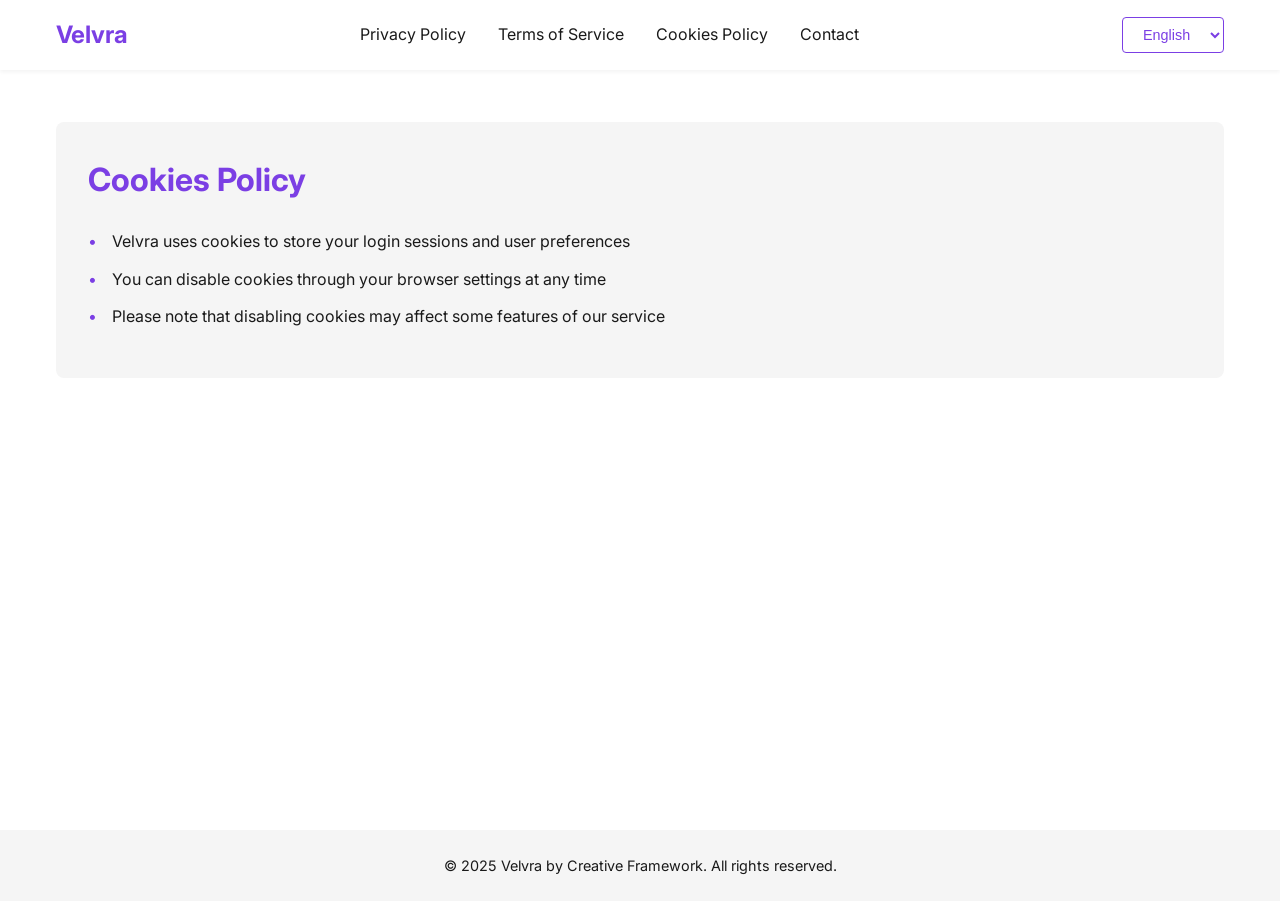
==== cookies.html @ bb047349 "Add files via upload" ====
<!DOCTYPE html>
<html lang="en">
<head>
    <meta charset="UTF-8">
    <meta name="viewport" content="width=device-width, initial-scale=1.0">
    <title>Cookies Policy - Velvra Discord Bot</title>
    <meta name="description" content="Velvra Discord Bot Cookies Policy - Learn about how we use cookies to improve your experience">
    <meta name="keywords" content="Velvra, Discord bot, cookies policy, cookie settings, user preferences">
    
    <!-- Fonts -->
    <link href="https://fonts.googleapis.com/css2?family=Inter:wght@400;500;600;700&family=Noto+Sans+Arabic:wght@400;500;600;700&display=swap" rel="stylesheet">
    
    <!-- Styles -->
    <link rel="stylesheet" href="assets/css/styles.css">
</head>
<body>
    <nav class="navbar">
        <div class="navbar-container container">
            <a href="#" class="logo">Velvra</a>
            <div class="nav-links">
                <a href="privacy.html">Privacy Policy</a>
                <a href="terms.html">Terms of Service</a>
                <a href="cookies.html">Cookies Policy</a>
                <a href="mailto:contact@creativeframework.site">Contact</a>
            </div>
            <div class="language-switcher">
                <select id="language-select">
                    <option value="en">English</option>
                    <option value="ar">العربية</option>
                </select>
            </div>
        </div>
    </nav>

    <main class="main-content">
        <div class="container">
            <!-- English Content -->
            <div class="content-en policy-content">
                <h1>Cookies Policy</h1>
                <ul>
                    <li>Velvra uses cookies to store your login sessions and user preferences</li>
                    <li>You can disable cookies through your browser settings at any time</li>
                    <li>Please note that disabling cookies may affect some features of our service</li>
                </ul>
            </div>

            <!-- Arabic Content -->
            <div class="content-ar policy-content">
                <h1>سياسة ملفات تعريف الارتباط</h1>
                <ul>
                    <li>يستخدم Velvra ملفات تعريف الارتباط لتخزين جلسات تسجيل الدخول وتفضيلات المستخدم</li>
                    <li>يمكنك تعطيل ملفات تعريف الارتباط من خلال إعدادات متصفحك في أي وقت</li>
                    <li>يرجى ملاحظة أن تعطيل ملفات تعريف الارتباط قد يؤثر على بعض ميزات خدمتنا</li>
                </ul>
            </div>
        </div>
    </main>

    <footer class="footer">
        <div class="container">
            <p>© 2025 Velvra by Creative Framework. All rights reserved.</p>
        </div>
    </footer>

    <!-- Scripts -->
    <script src="assets/js/main.js"></script>
</body>
</html>
---- assets/css/styles.css ----
:root {
  --velvra-primary: #7B3FE4;
  --velvra-secondary: #5B2FCB;
  --text-dark: #1A1A1A;
  --text-light: #FFFFFF;
  --bg-light: #FFFFFF;
  --bg-gray: #F5F5F5;
}

* {
  margin: 0;
  padding: 0;
  box-sizing: border-box;
}

html {
  scroll-behavior: smooth;
}

body {
  font-family: 'Inter', system-ui, -apple-system, sans-serif;
  line-height: 1.6;
  color: var(--text-dark);
  background-color: var(--bg-light);
}

/* RTL Support */
[dir="rtl"] {
  font-family: 'Noto Sans Arabic', sans-serif;
}

.container {
  max-width: 1200px;
  margin: 0 auto;
  padding: 0 1rem;
}

/* Navbar */
.navbar {
  background-color: var(--bg-light);
  box-shadow: 0 2px 4px rgba(0, 0, 0, 0.05);
  position: fixed;
  top: 0;
  left: 0;
  right: 0;
  z-index: 1000;
}

.navbar-container {
  display: flex;
  justify-content: space-between;
  align-items: center;
  padding: 1rem;
  height: 70px;
}

.logo {
  font-size: 1.5rem;
  font-weight: bold;
  color: var(--velvra-primary);
  text-decoration: none;
  transition: color 0.3s ease;
}

.logo:hover {
  color: var(--velvra-secondary);
}

.nav-links {
  display: flex;
  gap: 2rem;
}

.nav-links a {
  color: var(--text-dark);
  text-decoration: none;
  transition: color 0.3s ease;
}

.nav-links a:hover {
  color: var(--velvra-primary);
}

/* Language Switcher */
.language-switcher {
  position: relative;
  margin-left: 2rem;
}

.language-switcher select {
  padding: 0.5rem 1rem;
  border: 1px solid var(--velvra-primary);
  border-radius: 4px;
  background-color: transparent;
  color: var(--velvra-primary);
  cursor: pointer;
  font-size: 0.9rem;
}

/* Main Content */
.main-content {
  margin-top: 90px;
  padding: 2rem 0;
  min-height: calc(100vh - 160px);
}

.policy-content {
  background-color: var(--bg-gray);
  padding: 2rem;
  border-radius: 8px;
  margin-bottom: 2rem;
}

.policy-content h1 {
  color: var(--velvra-primary);
  margin-bottom: 1.5rem;
}

.policy-content ul {
  list-style-type: none;
  margin: 1rem 0;
}

.policy-content li {
  margin-bottom: 0.75rem;
  padding-left: 1.5rem;
  position: relative;
}

.policy-content li::before {
  content: "•";
  color: var(--velvra-primary);
  position: absolute;
  left: 0;
}

[dir="rtl"] .policy-content li {
  padding-left: 0;
  padding-right: 1.5rem;
}

[dir="rtl"] .policy-content li::before {
  left: auto;
  right: 0;
}

/* Footer */
.footer {
  background-color: var(--bg-gray);
  padding: 1.5rem 0;
  text-align: center;
}

.footer p {
  color: var(--text-dark);
  font-size: 0.9rem;
}

/* Responsive Design */
@media (max-width: 768px) {
  .navbar-container {
    flex-direction: column;
    height: auto;
    padding: 1rem 0;
  }

  .nav-links {
    flex-direction: column;
    gap: 1rem;
    text-align: center;
    margin-top: 1rem;
  }

  .language-switcher {
    margin: 1rem 0;
  }

  .main-content {
    margin-top: 180px;
  }
}

/* Transitions */
.fade-enter {
  opacity: 0;
}

.fade-enter-active {
  opacity: 1;
  transition: opacity 300ms ease-in;
}

.fade-exit {
  opacity: 1;
}

.fade-exit-active {
  opacity: 0;
  transition: opacity 300ms ease-in;
}
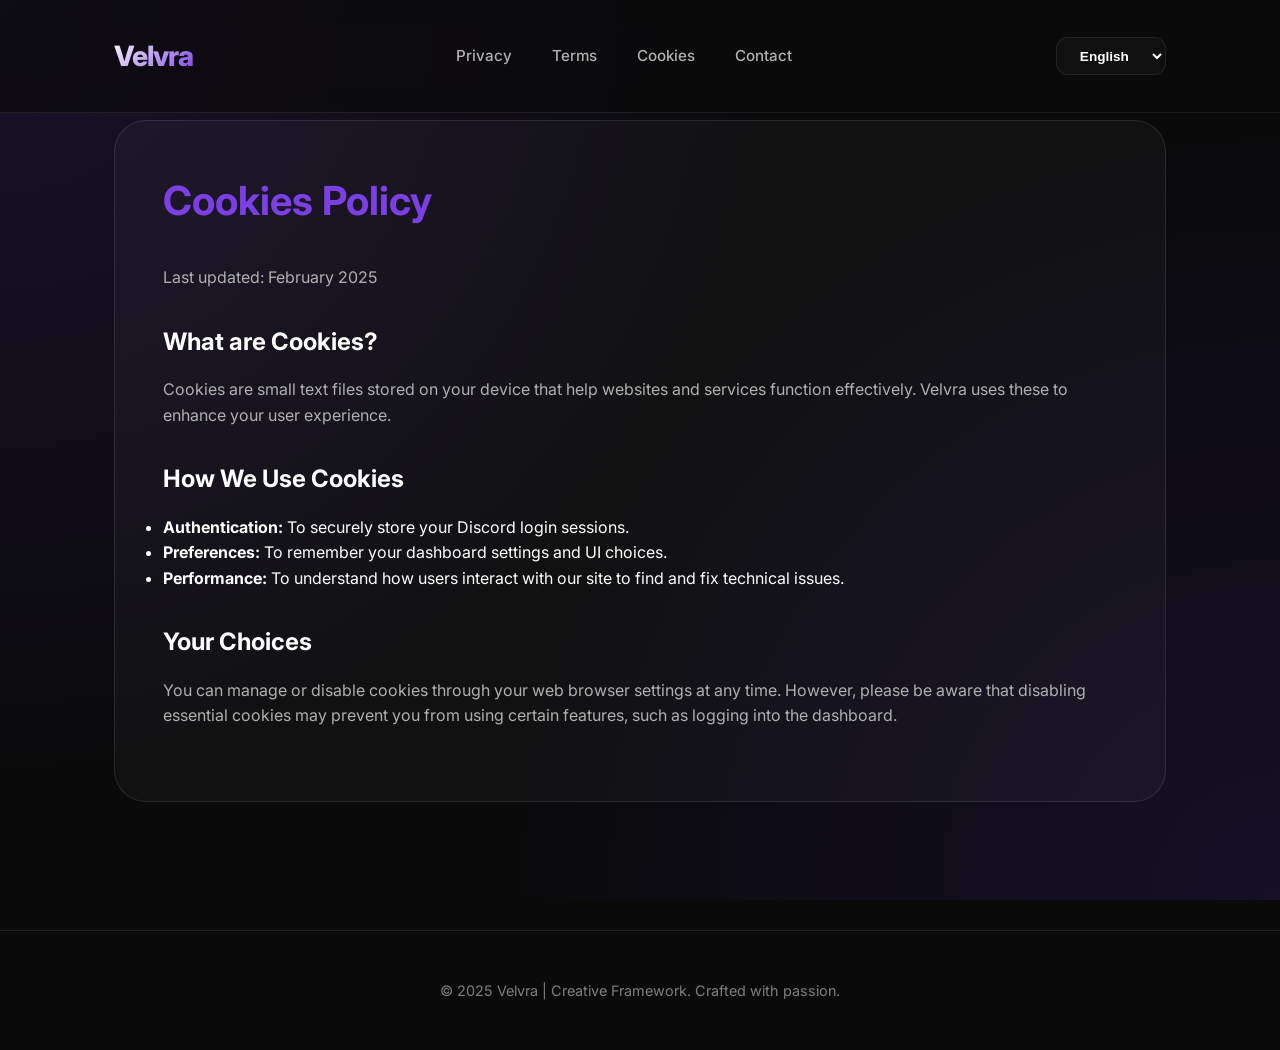
==== commit f5b99579: "feat: redesign website with a responsive layout, dark theme, animations, and i18n support." ====
--- a/cookies.html
+++ b/cookies.html
@@ -1,26 +1,31 @@
 <!DOCTYPE html>
-<html lang="en">
+<html lang="en" dir="ltr">
+
 <head>
     <meta charset="UTF-8">
     <meta name="viewport" content="width=device-width, initial-scale=1.0">
-    <title>Cookies Policy - Velvra Discord Bot</title>
-    <meta name="description" content="Velvra Discord Bot Cookies Policy - Learn about how we use cookies to improve your experience">
+    <title>Cookies Policy | Velvra</title>
+    <meta name="description"
+        content="Velvra Discord Bot Cookies Policy - Learn about how we use cookies to improve your experience">
     <meta name="keywords" content="Velvra, Discord bot, cookies policy, cookie settings, user preferences">
-    
+
     <!-- Fonts -->
-    <link href="https://fonts.googleapis.com/css2?family=Inter:wght@400;500;600;700&family=Noto+Sans+Arabic:wght@400;500;600;700&display=swap" rel="stylesheet">
-    
+    <link
+        href="https://fonts.googleapis.com/css2?family=Inter:wght@400;500;600;700;800&family=Noto+Sans+Arabic:wght@400;500;600;700;800&display=swap"
+        rel="stylesheet">
+
     <!-- Styles -->
     <link rel="stylesheet" href="assets/css/styles.css">
 </head>
+
 <body>
     <nav class="navbar">
         <div class="navbar-container container">
-            <a href="#" class="logo">Velvra</a>
+            <a href="index.html" class="logo">Velvra</a>
             <div class="nav-links">
-                <a href="privacy.html">Privacy Policy</a>
-                <a href="terms.html">Terms of Service</a>
-                <a href="cookies.html">Cookies Policy</a>
+                <a href="privacy.html">Privacy</a>
+                <a href="terms.html">Terms</a>
+                <a href="cookies.html">Cookies</a>
                 <a href="mailto:contact@creativeframework.site">Contact</a>
             </div>
             <div class="language-switcher">
@@ -37,32 +42,69 @@
             <!-- English Content -->
             <div class="content-en policy-content">
                 <h1>Cookies Policy</h1>
-                <ul>
-                    <li>Velvra uses cookies to store your login sessions and user preferences</li>
-                    <li>You can disable cookies through your browser settings at any time</li>
-                    <li>Please note that disabling cookies may affect some features of our service</li>
-                </ul>
+                <p>Last updated: February 2025</p>
+                <div class="policy-section">
+                    <h2>What are Cookies?</h2>
+                    <p>Cookies are small text files stored on your device that help websites and services function
+                        effectively. Velvra uses these to enhance your user experience.</p>
+                </div>
+
+                <div class="policy-section">
+                    <h2>How We Use Cookies</h2>
+                    <ul>
+                        <li><strong>Authentication:</strong> To securely store your Discord login sessions.</li>
+                        <li><strong>Preferences:</strong> To remember your dashboard settings and UI choices.</li>
+                        <li><strong>Performance:</strong> To understand how users interact with our site to find and fix
+                            technical issues.</li>
+                    </ul>
+                </div>
+
+                <div class="policy-section">
+                    <h2>Your Choices</h2>
+                    <p>You can manage or disable cookies through your web browser settings at any time. However, please
+                        be aware that disabling essential cookies may prevent you from using certain features, such as
+                        logging into the dashboard.</p>
+                </div>
             </div>
 
             <!-- Arabic Content -->
             <div class="content-ar policy-content">
                 <h1>سياسة ملفات تعريف الارتباط</h1>
-                <ul>
-                    <li>يستخدم Velvra ملفات تعريف الارتباط لتخزين جلسات تسجيل الدخول وتفضيلات المستخدم</li>
-                    <li>يمكنك تعطيل ملفات تعريف الارتباط من خلال إعدادات متصفحك في أي وقت</li>
-                    <li>يرجى ملاحظة أن تعطيل ملفات تعريف الارتباط قد يؤثر على بعض ميزات خدمتنا</li>
-                </ul>
+                <p>آخر تحديث: فبراير 2025</p>
+                <div class="policy-section">
+                    <h2>ما هي ملفات تعريف الارتباط؟</h2>
+                    <p>ملفات تعريف الارتباط هي ملفات نصية صغيرة يتم تخزينها على جهازك لتساعد المواقع والخدمات على العمل
+                        بفعالية. يستخدم Velvra هذه الملفات لتحسين تجربة المستخدم الخاصة بك.</p>
+                </div>
+
+                <div class="policy-section">
+                    <h2>كيف نستخدم ملفات تعريف الارتباط</h2>
+                    <ul>
+                        <li><strong>المصادقة:</strong> لتخزين جلسات تسجيل الدخول الخاصة بك عبر Discord بشكل آمن.</li>
+                        <li><strong>التفضيلات:</strong> لتذكر إعدادات لوحة التحكم وخيارات واجهة المستخدم الخاصة بك.</li>
+                        <li><strong>الأداء:</strong> لفهم كيفية تفاعل المستخدمين مع موقعنا للعثور على المشكلات الفنية
+                            وإصلاحها.</li>
+                    </ul>
+                </div>
+
+                <div class="policy-section">
+                    <h2>خياراتك</h2>
+                    <p>يمكنك إدارة أو تعطيل ملفات تعريف الارتباط من خلال إعدادات متصفح الويب الخاص بك في أي وقت. ومع
+                        ذلك، يرجى العلم أن تعطيل ملفات تعريف الارتباط الأساسية قد يمنعك من استخدام ميزات معينة، مثل
+                        تسجيل الدخول إلى لوحة التحكم.</p>
+                </div>
             </div>
         </div>
     </main>
 
     <footer class="footer">
         <div class="container">
-            <p>© 2025 Velvra by Creative Framework. All rights reserved.</p>
+            <p>© 2025 Velvra | Creative Framework. Crafted with passion.</p>
         </div>
     </footer>
 
     <!-- Scripts -->
     <script src="assets/js/main.js"></script>
 </body>
+
 </html>
--- a/assets/css/styles.css
+++ b/assets/css/styles.css
@@ -1,10 +1,15 @@
 :root {
   --velvra-primary: #7B3FE4;
   --velvra-secondary: #5B2FCB;
-  --text-dark: #1A1A1A;
-  --text-light: #FFFFFF;
-  --bg-light: #FFFFFF;
-  --bg-gray: #F5F5F5;
+  --velvra-accent: #9D6CFF;
+  --bg-dark: #0A0A0B;
+  --bg-card: rgba(255, 255, 255, 0.03);
+  --border-light: rgba(255, 255, 255, 0.1);
+  --text-primary: #FFFFFF;
+  --text-secondary: #B0B0B0;
+  --glass-bg: rgba(10, 10, 11, 0.7);
+  --glass-border: rgba(255, 255, 255, 0.08);
+  --shadow-color: rgba(123, 63, 228, 0.2);
 }
 
 * {
@@ -20,8 +25,14 @@
 body {
   font-family: 'Inter', system-ui, -apple-system, sans-serif;
   line-height: 1.6;
-  color: var(--text-dark);
-  background-color: var(--bg-light);
+  color: var(--text-primary);
+  background-color: var(--bg-dark);
+  background-image: 
+    radial-gradient(circle at 0% 0%, rgba(123, 63, 228, 0.15) 0%, transparent 50%),
+    radial-gradient(circle at 100% 100%, rgba(91, 47, 203, 0.15) 0%, transparent 50%);
+  background-attachment: fixed;
+  min-height: 100vh;
+  overflow-x: hidden;
 }
 
 /* RTL Support */
@@ -30,171 +41,298 @@
 }
 
 .container {
-  max-width: 1200px;
+  max-width: 1100px;
   margin: 0 auto;
-  padding: 0 1rem;
+  padding: 0 1.5rem;
 }
 
 /* Navbar */
 .navbar {
-  background-color: var(--bg-light);
-  box-shadow: 0 2px 4px rgba(0, 0, 0, 0.05);
+  background-color: var(--glass-bg);
+  backdrop-filter: blur(12px);
+  -webkit-backdrop-filter: blur(12px);
+  border-bottom: 1px solid var(--glass-border);
   position: fixed;
   top: 0;
   left: 0;
   right: 0;
   z-index: 1000;
+  transition: all 0.3s ease;
 }
 
 .navbar-container {
   display: flex;
   justify-content: space-between;
   align-items: center;
-  padding: 1rem;
-  height: 70px;
+  height: 80px;
 }
 
 .logo {
-  font-size: 1.5rem;
-  font-weight: bold;
-  color: var(--velvra-primary);
+  font-size: 1.75rem;
+  font-weight: 800;
+  color: var(--text-primary);
   text-decoration: none;
-  transition: color 0.3s ease;
-}
-
-.logo:hover {
-  color: var(--velvra-secondary);
+  background: linear-gradient(135deg, #FFF 0%, var(--velvra-primary) 100%);
+  -webkit-background-clip: text;
+  background-clip: text;
+  -webkit-text-fill-color: transparent;
+  letter-spacing: -1px;
 }
 
 .nav-links {
   display: flex;
-  gap: 2rem;
+  gap: 2.5rem;
+  align-items: center;
 }
 
 .nav-links a {
-  color: var(--text-dark);
+  color: var(--text-secondary);
   text-decoration: none;
-  transition: color 0.3s ease;
+  font-weight: 500;
+  font-size: 0.95rem;
+  transition: all 0.3s ease;
+  position: relative;
+}
+
+.nav-links a::after {
+  content: '';
+  position: absolute;
+  bottom: -4px;
+  left: 0;
+  width: 0;
+  height: 2px;
+  background: var(--velvra-primary);
+  transition: width 0.3s ease;
 }
 
 .nav-links a:hover {
-  color: var(--velvra-primary);
+  color: var(--text-primary);
+}
+
+.nav-links a:hover::after {
+  width: 100%;
 }
 
 /* Language Switcher */
-.language-switcher {
-  position: relative;
-  margin-left: 2rem;
-}
-
 .language-switcher select {
-  padding: 0.5rem 1rem;
-  border: 1px solid var(--velvra-primary);
-  border-radius: 4px;
-  background-color: transparent;
-  color: var(--velvra-primary);
+  padding: 0.6rem 1.2rem;
+  border: 1px solid var(--glass-border);
+  border-radius: 12px;
+  background-color: var(--bg-card);
+  color: var(--text-primary);
   cursor: pointer;
-  font-size: 0.9rem;
+  font-size: 0.85rem;
+  font-weight: 600;
+  outline: none;
+  transition: all 0.3s ease;
+}
+
+.language-switcher select:hover {
+  background-color: rgba(255, 255, 255, 0.08);
+  border-color: var(--velvra-primary);
 }
 
 /* Main Content */
 .main-content {
-  margin-top: 90px;
-  padding: 2rem 0;
-  min-height: calc(100vh - 160px);
-}
-
-.policy-content {
-  background-color: var(--bg-gray);
-  padding: 2rem;
-  border-radius: 8px;
+  margin-top: 120px;
+  padding-bottom: 5rem;
+  min-height: calc(100vh - 200px);
+}
+
+/* Cards Design */
+.card-grid {
+  display: grid;
+  grid-template-columns: repeat(auto-fit, minmax(300px, 1fr));
+  gap: 2rem;
+  margin: 3rem 0;
+}
+
+.card {
+  background: var(--bg-card);
+  border: 1px solid var(--border-light);
+  border-radius: 24px;
+  padding: 2.5rem;
+  text-align: left;
+  transition: all 0.4s cubic-bezier(0.175, 0.885, 0.32, 1.275);
+  display: flex;
+  flex-direction: column;
+  justify-content: space-between;
+}
+
+.card:hover {
+  transform: translateY(-8px);
+  background: rgba(255, 255, 255, 0.05);
+  border-color: var(--velvra-primary);
+  box-shadow: 0 20px 40px rgba(0, 0, 0, 0.4), 0 0 20px var(--shadow-color);
+}
+
+.card h2 {
+  color: var(--text-primary);
+  font-size: 1.5rem;
+  font-weight: 700;
+  margin-bottom: 1rem;
+}
+
+.card p {
+  color: var(--text-secondary);
+  font-size: 1rem;
   margin-bottom: 2rem;
-}
-
-.policy-content h1 {
-  color: var(--velvra-primary);
+  line-height: 1.7;
+}
+
+.card-button {
+  display: inline-flex;
+  align-items: center;
+  justify-content: center;
+  padding: 0.8rem 1.8rem;
+  background: var(--velvra-primary);
+  color: var(--text-primary);
+  text-decoration: none;
+  border-radius: 12px;
+  font-weight: 600;
+  font-size: 0.95rem;
+  transition: all 0.3s ease;
+  width: fit-content;
+}
+
+.card-button:hover {
+  background: var(--velvra-secondary);
+  transform: scale(1.05);
+  box-shadow: 0 0 20px var(--velvra-primary);
+}
+
+/* Welcome Section */
+.welcome-section {
+  text-align: center;
+  padding: 4rem 0;
+  animation: fadeInUp 0.8s ease-out;
+}
+
+.welcome-section h1 {
+  font-size: 3.5rem;
+  font-weight: 800;
   margin-bottom: 1.5rem;
-}
-
-.policy-content ul {
-  list-style-type: none;
-  margin: 1rem 0;
-}
-
-.policy-content li {
-  margin-bottom: 0.75rem;
-  padding-left: 1.5rem;
-  position: relative;
-}
-
-.policy-content li::before {
-  content: "•";
-  color: var(--velvra-primary);
-  position: absolute;
-  left: 0;
-}
-
-[dir="rtl"] .policy-content li {
-  padding-left: 0;
-  padding-right: 1.5rem;
-}
-
-[dir="rtl"] .policy-content li::before {
-  left: auto;
-  right: 0;
+  letter-spacing: -1.5px;
+  background: linear-gradient(135deg, #FFF 30%, var(--velvra-primary) 100%);
+  -webkit-background-clip: text;
+  background-clip: text;
+  -webkit-text-fill-color: transparent;
+}
+
+.welcome-section p {
+  color: var(--text-secondary);
+  font-size: 1.2rem;
+  max-width: 700px;
+  margin: 0 auto;
+}
+
+/* Discord Widget */
+.discord-widget {
+  text-align: center;
+  margin: 5rem 0;
+  padding: 3rem;
+  background: var(--bg-card);
+  border-radius: 32px;
+  border: 1px solid var(--border-light);
+  backdrop-filter: blur(4px);
+}
+
+.discord-widget h2 {
+  font-size: 2rem;
+  margin-bottom: 2.5rem;
+}
+
+.discord-widget iframe {
+  width: 100%;
+  max-width: 400px;
+  border-radius: 16px;
+  border: none;
+  box-shadow: 0 10px 30px rgba(0, 0, 0, 0.3);
 }
 
 /* Footer */
 .footer {
-  background-color: var(--bg-gray);
-  padding: 1.5rem 0;
+  border-top: 1px solid var(--border-light);
+  padding: 3rem 0;
   text-align: center;
 }
 
 .footer p {
-  color: var(--text-dark);
+  color: var(--text-secondary);
   font-size: 0.9rem;
-}
-
-/* Responsive Design */
+  opacity: 0.7;
+}
+
+/* Policy Content Style (for subpages) */
+.policy-content {
+  background: var(--bg-card);
+  border: 1px solid var(--border-light);
+  padding: 3rem;
+  border-radius: 32px;
+  margin-bottom: 3rem;
+}
+
+.policy-content h1 {
+  font-size: 2.5rem;
+  margin-bottom: 2rem;
+  color: var(--velvra-primary);
+}
+
+.policy-content h2 {
+  font-size: 1.5rem;
+  margin: 2rem 0 1rem;
+}
+
+.policy-content p {
+  color: var(--text-secondary);
+  margin-bottom: 1.5rem;
+}
+
+/* Animations */
+@keyframes fadeInUp {
+  from {
+    opacity: 0;
+    transform: translateY(30px);
+  }
+  to {
+    opacity: 1;
+    transform: translateY(0);
+  }
+}
+
+/* Responsive */
 @media (max-width: 768px) {
+  .welcome-section h1 {
+    font-size: 2.5rem;
+  }
+  
   .navbar-container {
-    flex-direction: column;
     height: auto;
     padding: 1rem 0;
   }
 
   .nav-links {
-    flex-direction: column;
-    gap: 1rem;
-    text-align: center;
-    margin-top: 1rem;
-  }
-
-  .language-switcher {
-    margin: 1rem 0;
+    display: none; /* Hide desktop nav for mobile */
   }
 
   .main-content {
-    margin-top: 180px;
-  }
-}
-
-/* Transitions */
-.fade-enter {
-  opacity: 0;
-}
-
-.fade-enter-active {
-  opacity: 1;
-  transition: opacity 300ms ease-in;
-}
-
-.fade-exit {
-  opacity: 1;
-}
-
-.fade-exit-active {
-  opacity: 0;
-  transition: opacity 300ms ease-in;
-}+    margin-top: 100px;
+  }
+
+  .card-grid {
+    grid-template-columns: 1fr;
+  }
+}
+
+/* Hide/Show Content based on language */
+.content-en, .content-ar {
+  display: none;
+}
+
+[lang="en"] .content-en {
+  display: block;
+}
+
+[lang="ar"] .content-ar {
+  display: block;
+}
